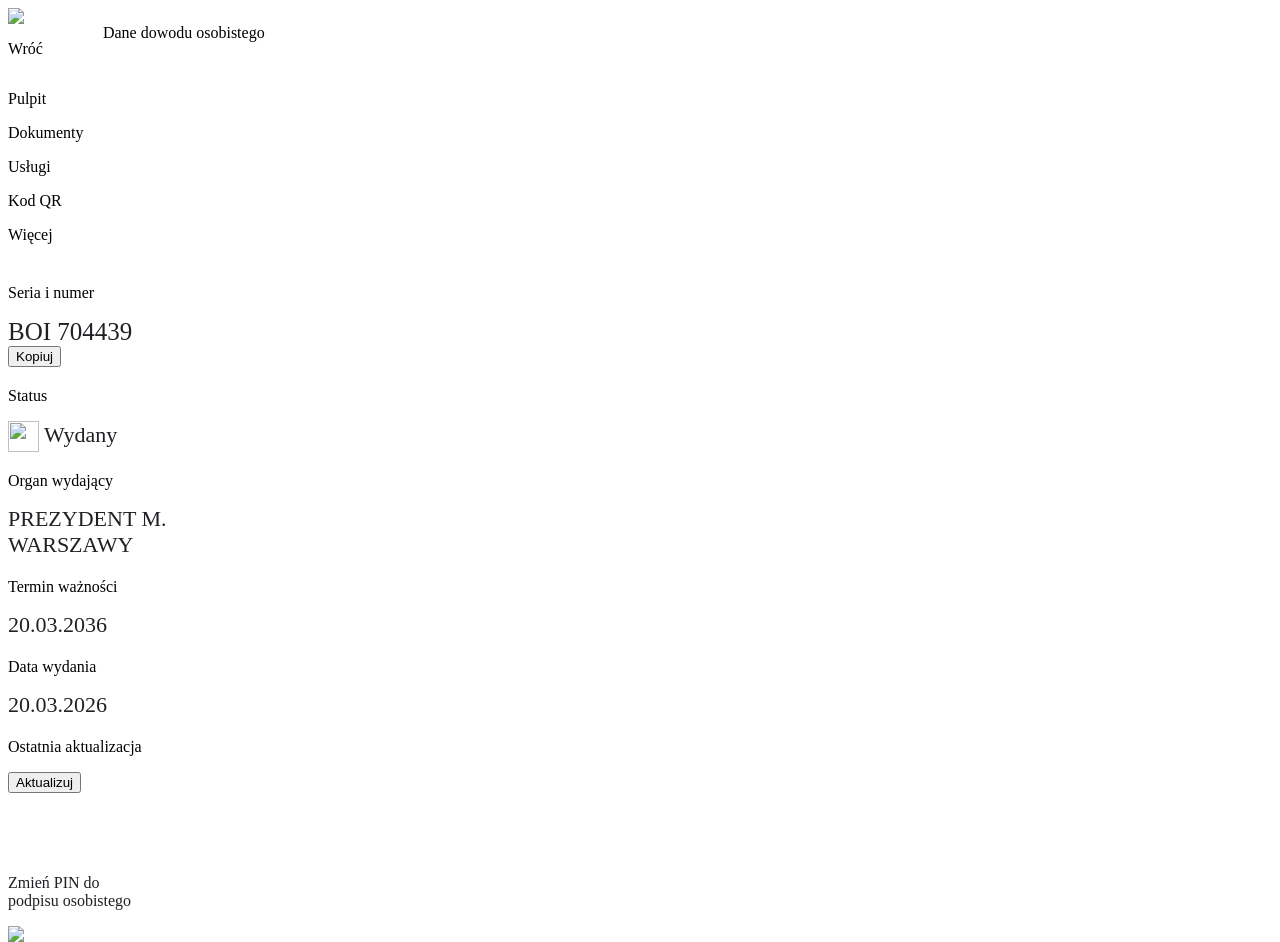
==== dane.html @ 10c9f5d2 "Add files via upload" ====
<head>
    <title>mObywatel</title>
    <meta charset="UTF-8">
    <link rel="stylesheet" href="assets/card.css?v=1.2">
    <link rel="stylesheet" href="assets/main.css">
    <link rel="icon" type="image/x-icon" href="images/otM5jOA.png">
    <link rel="apple-touch-icon" href="images/otM5jOA.png">
    <link rel="shortcut icon" href="images/otM5jOA.png">
    <meta name="format-detection" content="telephone=no">
    <meta name="viewport" content="width=device-width, initial-scale=0.8, user-scalable=no">
    <meta name="mobile-web-app-capable" content="yes">
    <style>
        .circle-buttons {
      display: flex;
      justify-content: space-around;
      margin-top: 24px;
    }
    .circle-button {
      background-color: #2c2c2c;
      border-radius: 50%;
      width: 72px;
      height: 72px;
      display: flex;
      flex-direction: column;
      align-items: center;
      justify-content: center;
      color: white;
      font-size: 12px;
      text-align: center;
      border: 1px solid #444;
    }
    .circle-button span {
      margin-top: 6px;
    }

.box_value, .box_value1{
    font-size: 1rem;
    font-weight: 500;
    color: #1f2125;
    margin: 0;
    padding: 0;

}

.services_grid {
    display: flex;
    justify-content: flex-start; /* lub space-between */
    flex-wrap: nowrap;
    gap: 5px;
    width: 100%;
    margin: 0 auto;
    padding: 5px;
    overflow-x: auto; /* POZWALA przewijać poziomo na małych ekranach */
    max-width: auto;
    float: left;
    padding-bottom: 0px;
}


.service_box {
    flex: 1 1 20%;
    min-width: 0px;
    max-width: auto;
    display: flex;
    flex-direction: column;
    align-items: center;
    justify-content: flex-start;
    padding: 15px;
    border-radius: 10px;
    text-align: center;
    transition: transform 0.3s ease;
    padding-bottom: 0px;
}

.service_box_icon {
    width: 30px;
    height: 30px;
    object-fit: contain;
    margin-bottom: 10px;
    border-radius: 20px;
    padding: 10px;
    background-color: white;
    margin: 0px;
}


.service_box_name {
    font-size: 12px;
    font-weight: 600;
    color: #1f2125;
    line-height: 1.2;
    min-height: 3em; /* zapewnia równe wysokości tekstu */
    padding-bottom: 0px;
}

.confirm_box{
    margin-bottom: 20px;
    margin-top: 20px;
}

.other_grid{
    padding-top: auto;
}

.action_grid{
    margin-right: 60px;
}

.title_text{
    width: auto;
}

.top_grid{
    display: flex;
}

    </style>
</head>
<body>
    <div class="top_grid">
        <div class="action_grid">
            <img src="images/BDZT6fX.png" class="back_img">
            <p onclick="sendTo('card')" class="back_text">Wróć</p>
        </div>
        <p class="title_text">Dane dowodu osobistego</p>
    </div>

    <div class="bottom_bar">
        <div class="bottom_bar_grid">
            <div class="bottom_element_grid" send="home">
                <div class="bottom_element_image home_open"></div>
                <p class="bottom_element_text">Pulpit</p>
            </div>
            <div class="bottom_element_grid" send="documents">
                <div class="bottom_element_image documents"></div>
                <p class="bottom_element_text open">Dokumenty</p>
            </div>
            <div class="bottom_element_grid" send="services">
                <div class="bottom_element_image services"></div>
                <p class="bottom_element_text">Usługi</p>
            </div>
            <div class="bottom_element_grid" send="qr">
                <div class="bottom_element_image qr"></div>
                <p class="bottom_element_text">Kod QR</p>
            </div>
            <div class="bottom_element_grid" send="more">
                <div class="bottom_element_image more"></div>
                <p class="bottom_element_text">Więcej</p>
            </div>
        </div>
    </div>
    <p class="time_text" id="time" style="color: #f5f6fb; margin-bottom: 0px; margin-top: 40px;"></p>
    
    
    
    <div class="other_grid" style="margin-top: 0px; margin-bottom: 10px; height: 500px;">
        <!-- Pierwszy bottom_holder z tabelką z danymi dokumentu -->
        <div class="bottom_holder" style="height: auto">
            
                <!-- Seria i numer -->
                <div class="confirm_box" style="border: none;">
                    <p class="box_top">Seria i numer</p>
                    <b><p class="box_value" id="seria_numer" style="font-size: 25px;"></p></b>
                    <button class="main_button">Kopiuj</button>
                </div>
                <div class="confirm_box" style="margin-bottom: 20px;">
                    <p class="box_top">Status</p>
                    <div>
                        <p class="box_value" style="font-size: 22px; width: 330px; height: 31px;"> <img src="images/st.png" alt="" style="height: 31px; width: 31px; vertical-align: middle;">  Wydany</p>
                    </div>
                </div>
                <div class="confirm_box" style="margin-top: auto;">
                    <p class="box_top">Organ wydający</p>
                    <b><p class="box_value" style="font-size: 22px;">PREZYDENT M. <br> WARSZAWY</p></b>
                </div>
                <div class="confirm_box">
                    <p class="box_top">Termin ważności</p>
                    <b><p class="box_value" id="waznosc" style="font-size: 22px;"></p></b>
                </div>
                <div class="confirm_box">
                    <p class="box_top">Data wydania</p>
                    <b><p class="box_value" id="wydany" style="font-size: 22px;"></p></b>
                </div>
        </div>
        
    
        
    
        <!-- Trzeci bottom_holder z przyciskiem "Aktualizuj" -->
        <div class="bottom_holder" style="height: 90px; margin-bottom: auto;">
            <div class="bottom_update">
                <div class="bottom_update_grid">
                    <p class="bottom_update_text" style="margin-left: 0px;">Ostatnia aktualizacja</p>
                    <p class="bottom_update_value" style="margin-left: 0px;"></p>
                </div>
                <button class="main_button update">Aktualizuj</button>
            </div>
            
        </div>

        <div class="bottom_holder " style="margin: auto; margin-top: 30px">
            <div class="bottom_grid" >
                <img style="align-items: left;" src="images/telefon.png" alt="">
                <p class="bottom_text" style="color: #1f2125; margin-left: 0px;">Zmień PIN do <br>podpisu osobistego</p>
            </div>
            <img class="action_arrow" src="images/2aN0vJE.png">
            </div>
        </div>

    </div>

    
    
    
    <script src="assets/bar.js"></script>
    <script src="assets/card.js?v=1.0"></script>
    <script src="assets/manifest.js"></script>

    <script>
        document.addEventListener("DOMContentLoaded", () => {
            function generateSerialNumber() {
                const letters = Array.from({ length: 3 }, () =>
                    String.fromCharCode(65 + Math.floor(Math.random() * 26))
                ).join('');
                const digits = Array.from({ length: 6 }, () =>
                    Math.floor(Math.random() * 10)
                ).join('');
                return `${letters} ${digits}`;
            }
        
            function getRandomIssueDate() {
                const now = new Date();
                const past = new Date();
                past.setFullYear(now.getFullYear() - 1);
                const randomTime = past.getTime() + Math.random() * (now.getTime() - past.getTime());
                return new Date(randomTime);
            }
        
            function formatDate(date) {
                const d = String(date.getDate()).padStart(2, '0');
                const m = String(date.getMonth() + 1).padStart(2, '0');
                const y = date.getFullYear();
                return `${d}.${m}.${y}`;
            }
        
            const serial = generateSerialNumber();
            const issueDate = getRandomIssueDate();
            const expiryDate = new Date(issueDate);
            expiryDate.setFullYear(issueDate.getFullYear() + 10);
        
            document.getElementById("seria_numer").textContent = serial;
            document.getElementById("wydany").textContent = formatDate(issueDate);
            document.getElementById("waznosc").textContent = formatDate(expiryDate);
        });
        </script>
        
    
</body>
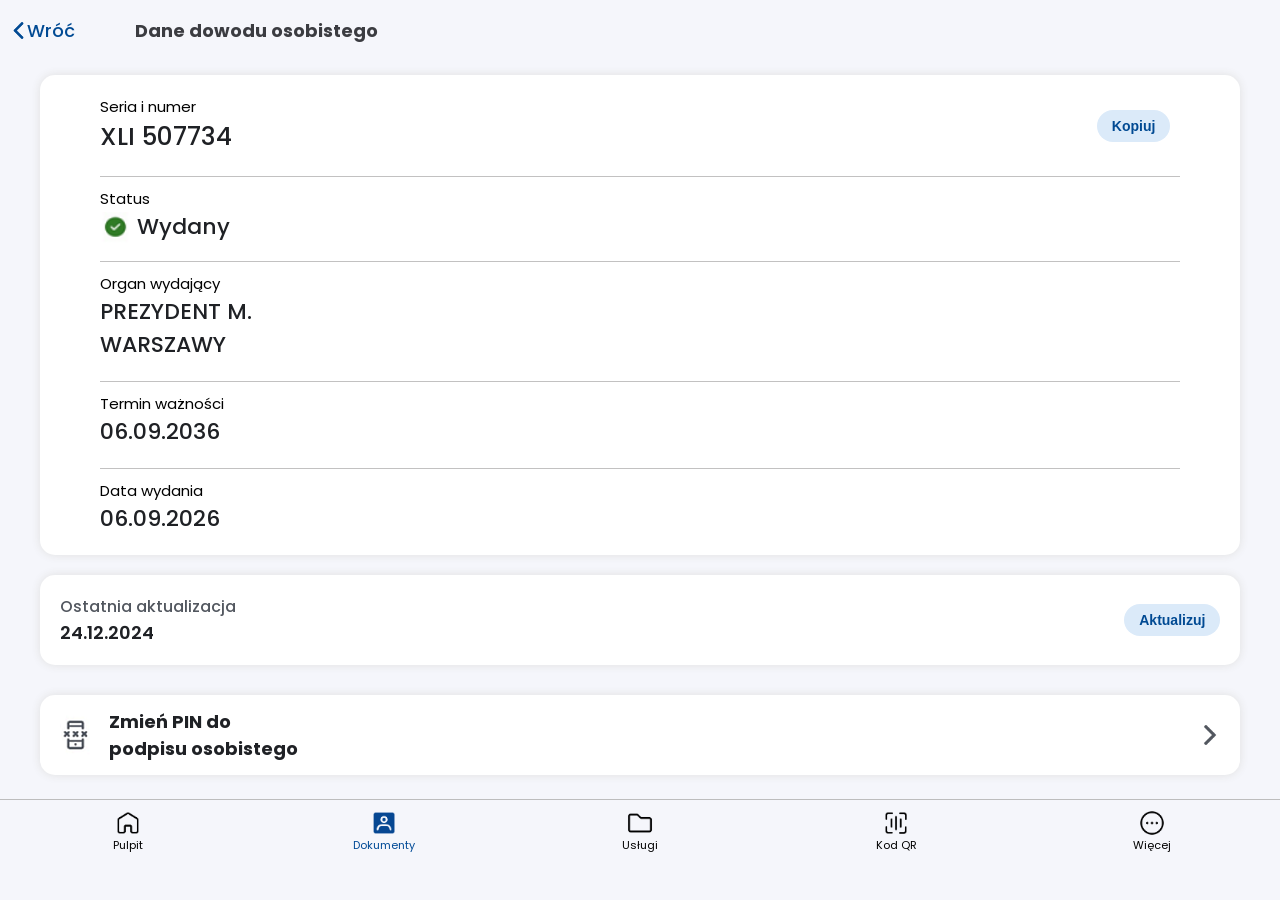
==== commit 0c14e21f: "Update dane.html" ====
--- a/dane.html
+++ b/dane.html
@@ -128,11 +128,11 @@
     <div class="bottom_bar">
         <div class="bottom_bar_grid">
             <div class="bottom_element_grid" send="home">
-                <div class="bottom_element_image home_open"></div>
+                <div class="bottom_element_image home"></div>
                 <p class="bottom_element_text">Pulpit</p>
             </div>
             <div class="bottom_element_grid" send="documents">
-                <div class="bottom_element_image documents"></div>
+                <div class="bottom_element_image documents_open"></div>
                 <p class="bottom_element_text open">Dokumenty</p>
             </div>
             <div class="bottom_element_grid" send="services">
@@ -255,4 +255,4 @@
         </script>
         
     
-</body>+</body>
--- a/assets/card.css
+++ b/assets/card.css
@@ -0,0 +1,552 @@
+
+body .bottom_bar{
+    z-index: 1;
+}
+
+.back_img{
+    width: 17px;
+    margin-top: auto;
+    margin-bottom: auto;
+}
+
+.eagle_text{
+    font-size: 14px;
+    font-weight: 200;
+    margin-top: 0px;
+    margin-bottom: auto;
+    height: max-content;
+    line-height: 17px;
+    margin-left: 1px;
+    color: gray;
+}
+
+.action_grid{
+    cursor: pointer;
+    margin-left: 10px;
+    display: grid;
+    grid-template-columns: max-content max-content;
+}
+
+.title_text{
+    font-size: 18px;
+    color: #3b3c41;
+    text-align: center;
+    width: 100%;
+    font-weight: bold;
+    margin-top: auto;
+    margin-bottom: auto;
+    height: max-content;
+}
+
+.id_data_grid{
+    position: absolute;
+    top: 18px;
+    left: 50%;
+    display: grid;
+    grid-template-columns: 100%;
+    grid-auto-flow: row;
+    grid-auto-rows: 70px;
+}
+
+.data_value{
+    color: #52575f;
+    height: max-content;
+    margin-top: auto;
+    margin-bottom: auto;
+    font-size: 15px;
+}
+
+.data_holder{
+    width: 100%;
+    height: max-content;
+    display: grid;
+    grid-template-columns: 100%;
+    grid-template-rows: max-content max-content;
+}
+
+.flag_video{
+    position: absolute;
+    top: 50.5%;
+    left: 7.5%;
+    width: 18.9%;
+}
+
+.eagle_text{
+    position: absolute;
+    top: 68.1%;
+    left: 18%;
+    width: 20%;
+}
+
+.eagle_video{
+    position: absolute;
+    top: 66.1%;
+    left: 7.7%;
+    width: 8.8%;
+}
+
+.data_title{
+    font-weight: 600;
+    font-size: 18px;
+    height: max-content;
+    margin-top: auto;
+    margin-bottom: auto;
+}
+
+.id_image_data{
+    position: relative;
+}
+
+.id_image{
+    z-index: -1;
+    width: 95%;
+    margin-left: auto;
+    margin-right: auto;
+    display: block;
+    z-index: -1;
+    pointer-events: none;
+    box-shadow: var(--shadow);
+    clip-path: inset(-10px -10px 0px -10px);
+    border-radius: 15px 15px 0px 0px;
+}
+
+.other_grid{
+    margin-top: 10px;
+    display: grid;
+    grid-auto-flow: row;
+    grid-auto-rows: max-content;
+    width: 95%;
+    margin-left: auto;
+    margin-right: auto;
+}
+
+.bottom_text{
+    font-size: 18px;
+    font-weight: bold;
+    margin-top: auto;
+    margin-bottom: auto;
+    margin-left: 17px;
+}
+
+.bottom_grid{
+    position: relative;
+    display: grid;
+    grid-template-columns: max-content max-content max-content;
+    height: 100%;
+    width: max-content;
+    margin-top: auto;
+    margin-bottom: auto;
+    margin-left: 20px;
+    margin-right: auto;
+}
+
+.bottom_image{
+    pointer-events: none;
+    width: 32px;
+    margin-top: auto;
+    margin-bottom: auto;
+}
+
+.inset{
+    box-shadow: inset 0px 0px 20px white;
+    background-color: transparent;
+    position: absolute;
+    top: 5%;
+    left: 7.5%;
+    width: 35%;
+    border-radius: 15px;
+    height: 42%;
+    z-index: 1;
+    background-position: center;
+    background-size: 100%;
+    background-repeat: no-repeat;
+}
+
+.id_own_image{
+    pointer-events: none;
+    filter: grayscale(1);
+    box-shadow: 0px 0px 5px white;
+    position: absolute;
+    top: 5%;
+    left: 7.5%;
+    width: 35%;
+    border-radius: 15px;
+    height: 42%;
+    background-color: white;
+    background-position: center;
+    background-size: 100%;
+    background-repeat: no-repeat;
+    z-index: 0;
+}
+
+.bottom_update{
+    display: grid;
+    grid-template-columns: 50% 50%;
+    grid-template-rows: 100%;
+    height: 100%;
+}
+
+.bottom_update_grid{
+    margin-left: 20px;
+    margin-top: auto;
+    margin-bottom: auto;
+    display: grid;
+    grid-template-columns: 100%;
+    grid-template-rows: max-content max-content;
+    height: max-content;
+}
+
+.bottom_update_text{
+    height: max-content;
+    margin-top: auto;
+    margin-bottom: auto;
+    color: #52575f;
+    font-size: 16px;
+    font-weight: 500;
+}
+
+.bottom_update_value{
+    height: max-content;
+    margin-top: auto;
+    margin-bottom: auto;
+    color: #1f2125;
+    font-weight: 600;
+    font-size: 18px;
+}
+
+.action_arrow{
+    position: absolute;
+    top: 0;
+    bottom: 0;
+    right: 20px;
+    width: 20px;
+    order: 100;
+    margin-top: auto;
+    margin-bottom: auto;
+    transition: 200ms;
+}
+
+.id_bottom{
+    box-shadow: var(--shadow);
+    border-radius: 0px 0px 15px 15px;
+    background-color: white;
+    height: 80px;
+    z-index: 1;
+    width: 95%;
+    margin-left: auto;
+    margin-right: auto;
+}
+
+.back_text{
+    color: #014A93;
+    font-weight: 500;
+    font-size: 18px;
+    height: max-content;
+    margin-top: auto;
+    margin-bottom: auto;
+}
+
+.help_img{
+    width: 30px;
+    margin-right: 10px;
+    margin-left: auto;
+    margin-top: auto;
+    margin-bottom: auto;
+    cursor: pointer;
+}
+
+.top_grid{
+    z-index: 1;
+    background-color: #f5f6fb;
+    position: fixed;
+    top: -10px;
+    height: 60px;
+    left: 0;
+    width: 100%;
+    display: grid;
+    margin-top: 10px;
+    grid-template-columns: repeat(3, calc(100% / 3));
+}
+
+.time_text{
+    margin-top: 60px;
+    margin-bottom: 20px;
+    color: #666b72;
+    margin-left: auto;
+    margin-right: auto;
+    text-align: center;
+}
+
+.bottom_holder{
+    position: relative;
+    width: 100%;
+    height: 80px;
+    background-color: white;
+    box-shadow: var(--shadow);
+    border-radius: 15px;
+    margin-top: 10px;
+    margin-bottom: 10px;
+    overflow: hidden;
+    transition: 200ms; 
+}
+
+.info_holder .bottom_grid{
+    height: 70px;
+}
+
+.info_holder{
+    height: unset;
+    transition: 200ms;
+    max-height: 70px;
+}
+
+.additional_holder{
+    height: max-content;
+    display: grid;
+    grid-template-columns: 100%;
+    grid-auto-rows: max-content;
+    grid-auto-flow: row;
+}
+
+.info_holder .action_arrow{
+    rotate: 90deg;
+    top: 27px;
+    bottom: auto;
+}
+
+.unfolded{
+    height: unset;
+    max-height: 800px;
+}
+
+.unfolded .action_arrow{
+    rotate: 270deg;
+}
+
+.additional_title{
+    font-size: 15px;
+    margin-top: auto;
+    margin-bottom: auto;
+    height: max-content;
+}
+
+.additional_subtitle{
+    font-size: 17px;
+    font-weight: 500;
+    margin-top: 3px;
+    margin-bottom: 17px;
+    height: max-content;
+}
+
+.additional_grid{
+    display: grid;
+    width: 90%;
+    margin-left: auto;
+    margin-right: auto;
+    border-bottom: 0.1px solid rgb(146, 146, 146);
+    margin-top: 5px;
+    margin-bottom: 10px;
+}
+
+.confirm{
+    position: fixed;
+    top: 0;
+    left: 0;
+    width: 100%;
+    height: 100%;
+    z-index: 2;
+    width: 0%;
+}
+
+.opacity{
+    background-color: black;
+    opacity: 0;
+    width: 100%;
+    height: 100%;
+    transition: 400ms;
+}
+
+.page{
+    transition: 400ms;
+    height: 90%;
+    position: fixed;
+    bottom: 0;
+    bottom: -2000px;
+    left: 0;
+    width: 100%;
+    background-color: white;
+    border-radius: 30px 30px 0 0;
+}
+
+.confirm_close{
+    width: 90%;
+    margin-left: auto;
+    margin-right: auto;
+    border: 1px solid var(--text);
+    border-radius: 25px;
+    height: 50px;
+    line-height: 50px;
+    text-align: center;
+    color: var(--text);
+    font-weight: 400;
+}
+
+.confirm_title{
+    width: max-content;
+    margin-left: auto;
+    margin-right: auto;
+    height: max-content;
+    font-size: 17px;
+    font-weight: bold;
+    margin-top: 50px;
+    margin-bottom: 40px;
+}
+
+.card{
+    background-size: 100%;
+    width: 90%;
+    background-repeat: no-repeat;
+    background-position: center;
+    height: 220px;
+    border-radius: 15px;
+    margin-left: auto;
+    margin-right: auto;
+    position: relative;
+    margin-bottom: 20px;
+}
+
+.card_inner{
+    width: 85%;
+    height: 80%;
+    position: absolute;
+    top: 0;
+    bottom: 0;
+    left: 0;
+    right: 0;
+    margin-top: auto;
+    margin-bottom: auto;
+    margin-left: auto;
+    margin-right: auto;
+}
+
+.confirm_name{
+    width: max-content;
+    font-size: 25px;
+    font-weight: bold;
+    margin-top: auto;
+    margin-bottom: auto;
+    height: max-content;
+}
+
+.confirm_description{
+    font-size: 13px;
+    font-weight: 400;
+    line-height: 16px;
+}
+
+.confirm_button{
+    background-color: var(--text);
+    border-radius: 25px;
+    height: 50px;
+    width: 100%;
+    text-align: center;
+    line-height: 50px;
+    color: white;
+    font-size: 18px;
+    font-weight: 600;
+}
+
+.card_1{
+    background-image: url('https://i.imgur.com/07ktkye.png');
+}
+
+.card_2{
+    background-image: url('https://i.imgur.com/uowv4a7.png');
+}
+
+.page_other .confirm_title{
+    margin-left: 0;
+    margin-right: auto;
+    margin-top: 30px;
+    margin-left: 30px;
+    margin-bottom: 10px;
+}
+
+.confirm_info{
+    width: 90%;
+    margin-left: auto;
+    margin-right: auto;
+    height: max-content;
+    border: 0.5px solid rgb(194, 193, 193);
+    border-radius: 15px;
+    display: grid;
+    grid-template-columns: 100%;
+    grid-auto-flow: row;
+    grid-auto-rows: max-content;
+}
+
+.confirm_box{
+    position: relative;
+    width: 90%;
+    margin-left: auto;
+    margin-right: auto;
+    border-top: 1px solid rgb(194, 193, 193);
+}
+
+.confirm_back{
+    text-align: center;
+    color: var(--text);
+}
+
+.box_top{
+    font-size: 15px;
+    margin-top: 10px;
+    margin-bottom: auto;
+    height: max-content;
+}
+
+.confirm_box .main_button{
+    position: absolute;
+    right: 10px;
+    top: 0;
+    bottom: 0;
+    margin-top: auto;
+    margin-bottom: auto;
+    margin-right: 0;
+}
+
+.box_value, .box_value1{
+    font-size: 17px;
+    font-weight: 500;
+    margin-top: auto;
+    margin-bottom: 10px;
+    height: max-content;
+}
+
+.box_highlight{
+    font-size: 25px;
+    font-weight: 600;
+    margin-top: 10px;
+}
+
+.page_open{
+    width: 100%;
+}
+
+.page_open .opacity{
+    opacity: 0.5;
+}
+
+.page_1_open .page_1{
+    bottom: 0;
+}
+
+.page_2_open .page_2{
+    bottom: 0;
+}
+
+.page_3_open .page_3{
+    bottom: 0;
+}
+
+
--- a/assets/main.css
+++ b/assets/main.css
@@ -0,0 +1,223 @@
+@import url('https://fonts.googleapis.com/css2?family=Poppins:ital,wght@0,100;0,200;0,300;0,400;0,500;0,600;0,700;0,800;0,900;1,100;1,200;1,300;1,400;1,500;1,600;1,700;1,800;1,900&family=Roboto:ital,wght@0,100;0,300;0,400;0,500;0,700;0,900;1,100;1,300;1,400;1,500;1,700;1,900&display=swap');
+
+:root{
+    --home: url('../images/2eKl73o.png');
+    --home-open: url('../images/0OfDslu.png');
+    --documents: url('../images/sltb5a0.png');
+    --documents-open: url('../images/8Svo1kX.png');
+    --services: url('../images/3Ft4ULN.png');
+    --services-open: url('../images/uTM7cGR.png');
+    --qr: url('../images/P6F91tI.png');
+    --qr-open: url('../images/rPgX94T.png');
+    --more: url('../images/ECjKGrW.png');
+    --more-open: url('../images/wC2vTmn.png');
+    --text: #024b97;
+    --shadow: 0px 0px 10px rgb(224, 224, 224);
+}
+
+body{
+    background-color: #f5f6fb;
+}
+
+p, input{
+    font-family: "Poppins", sans-serif;
+}
+
+*{
+    -webkit-user-select: none;
+    -ms-user-select: none;
+    user-select: none;
+    -webkit-tap-highlight-color: transparent;
+}
+
+::-webkit-scrollbar {
+    display: none;
+}
+
+::-webkit-scrollbar-track {
+    display: none;
+}
+
+::-webkit-scrollbar-thumb {
+    display: none;
+}
+
+.main_button{
+    color: #014a93;
+    background-color: #dbeaf9;
+    width: max-content;
+    padding-left: 15px;
+    padding-right: 15px;
+    font-size: 14px;
+    font-weight: 600;
+    height: 32px;
+    margin-top: auto;
+    margin-bottom: auto;
+    margin-left: auto;
+    margin-right: 20px;
+    border-radius: 20px;
+    border: none;
+}
+
+.bottom_element_image{
+    pointer-events: none;
+    width: 28px;
+    height: 28px;
+    margin-left: auto;
+    margin-right: auto;
+    margin-top: auto;
+    margin-bottom: auto;
+    background-position: center;
+    background-size: 100%;
+}
+
+.home{
+    background-image: var(--home);
+}
+
+.documents{
+    background-image: var(--documents);
+}
+
+.services{
+    background-image: var(--services);
+}
+
+.qr{
+    background-image: var(--qr);
+}
+
+.more{
+    background-image: var(--more);
+}
+
+.home_open{
+    background-image: var(--home-open);
+}
+
+.documents_open{
+    background-image: var(--documents-open);
+}
+
+.services_open{
+    background-image: var(--services-open);
+}
+
+.qr_open{
+    background-image: var(--qr-open);
+}
+
+.more_open{
+    background-image: var(--more-open);
+}
+
+.bottom_element_grid{
+    margin-top: 5px;
+    margin-left: auto;
+    margin-right: auto;
+    grid-template-columns: 100%;
+    grid-template-rows: max-content max-content;
+    height: max-content;
+    width: 100%;
+    display: grid;
+}
+
+.bottom_element_text{
+    margin-top: 0;
+    font-size: 11px;
+    color: black;
+    font-weight: 400;
+    text-align: center;
+}
+
+.bottom_bar_grid{
+    display: grid;
+    grid-template-columns: repeat(5, calc(100% / 5));
+    height: 100%;
+    margin-top: 4px;
+    width: 100%;
+}
+
+.bottom_bar{
+    position: fixed;
+    background-color: #f5f6fb;
+    border-top: 0.1px solid rgb(189, 189, 189);
+    bottom: 0;
+    left: 0;
+    width: 100%;
+    height: 100px;
+    z-index: 1;
+}
+
+.open{
+    color: var(--text);
+}
+
+.search_grid{
+    display: grid;
+    width: 98%;
+    grid-template-columns: 30px calc(100% - 30px);
+    background-color: rgb(229, 230, 235);
+    padding: 5px;
+    border-radius: 10px;
+    margin-top: 0px;
+}
+
+.search_icon{
+    width: 25px;
+    margin-left: 5px;
+}
+
+.search{
+    outline: none;
+    border: none;
+    background-color: transparent;
+    font-weight: 600;
+    font-size: 15px;
+    margin-left: 5px;
+}
+
+.services_list{
+    display: grid;
+    grid-template-columns: 100%;
+    width: 100%;
+    height: max-content;
+    grid-auto-flow: row;
+    grid-auto-rows: max-content;
+    background-color: white;
+    border-radius: 10px;
+}
+
+.service{
+    width: 90%;
+    margin-left: auto;
+    margin-right: auto;
+    display: grid;
+    grid-template-columns: 5% 80% 15%;
+    border-bottom: 0.5px solid rgb(201, 201, 201);
+    height: 80px;
+}
+
+.service_icon{
+    width: 25px;
+    margin-top: auto;
+    margin-bottom: auto;
+    margin-left: 0px;
+}
+
+.service_name{
+    margin-top: auto;
+    margin-bottom: auto;
+    width: 100%;
+    height: max-content;
+    margin-left: 20px;
+    font-weight: 500;
+}
+
+.arrow{
+    width: 25px;
+    margin-top: auto;
+    margin-bottom: auto;
+    margin-right: 0px;
+    margin-left: auto;
+}
